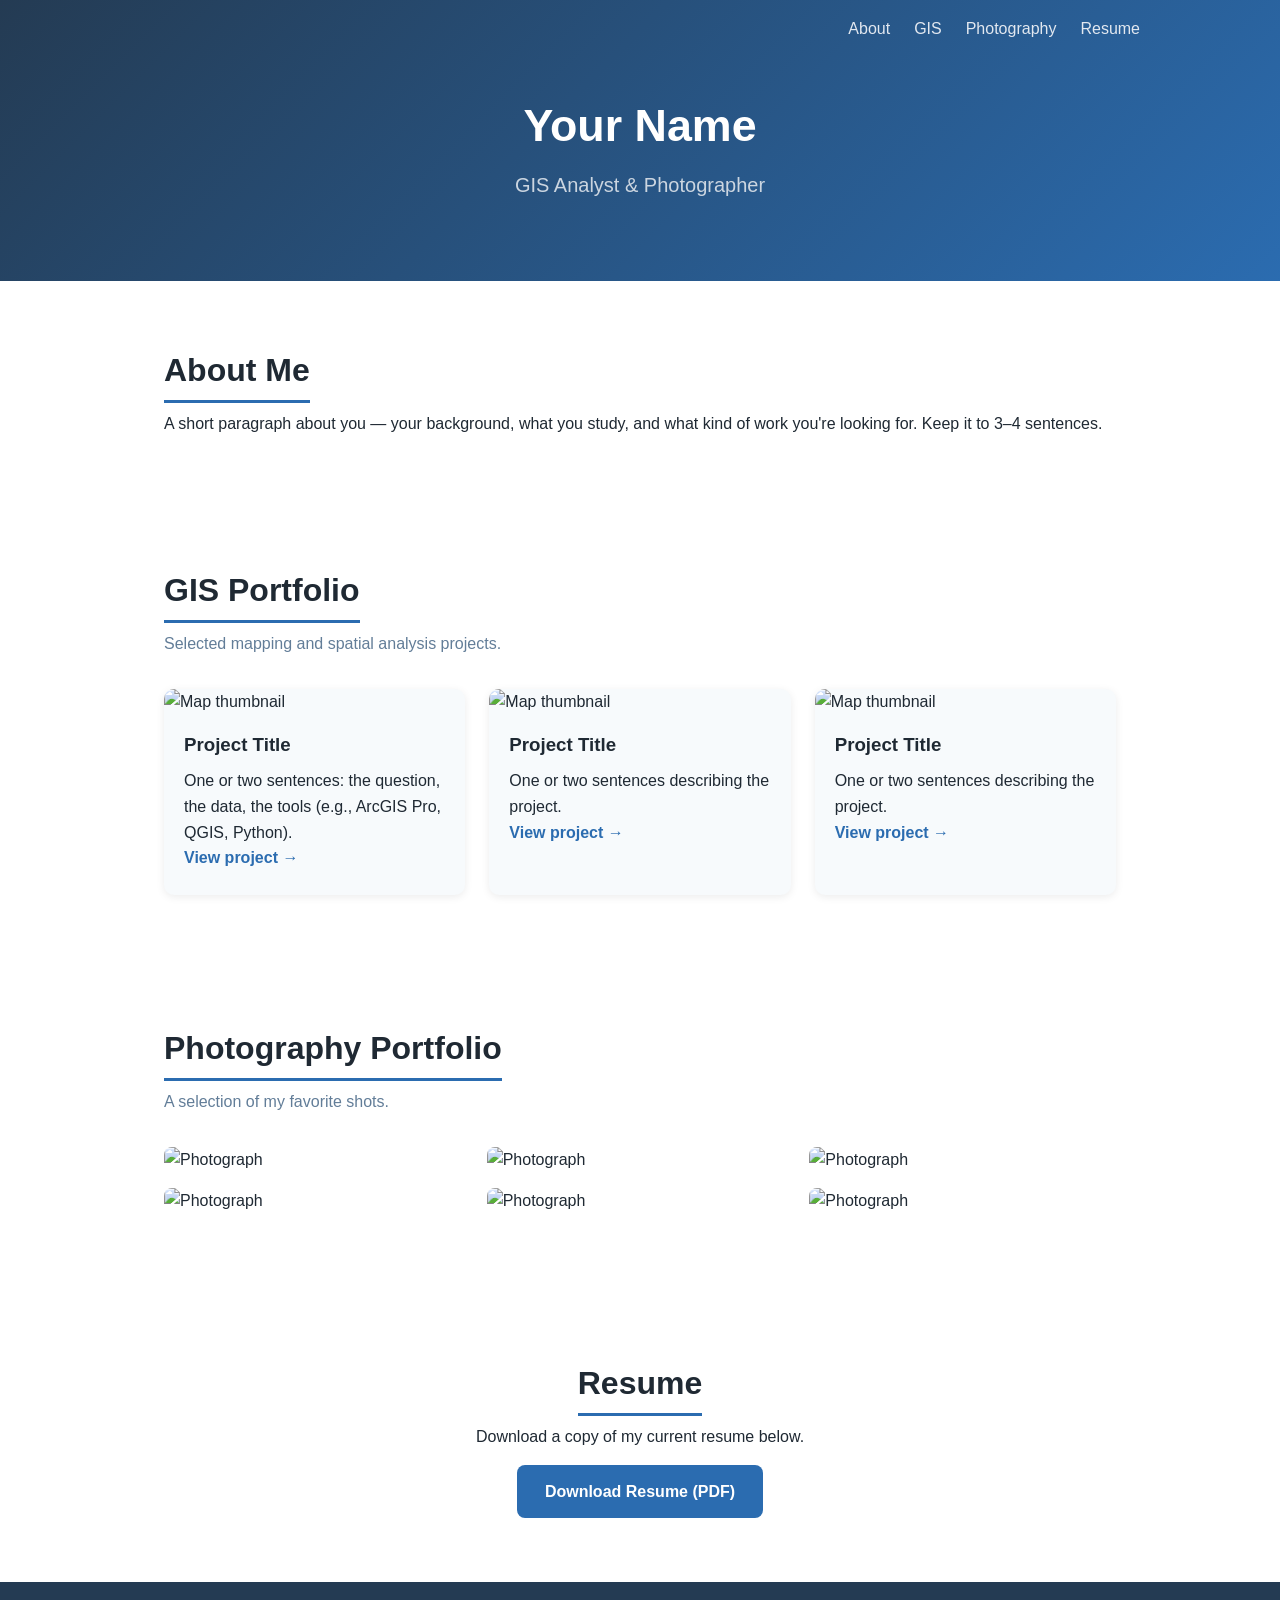
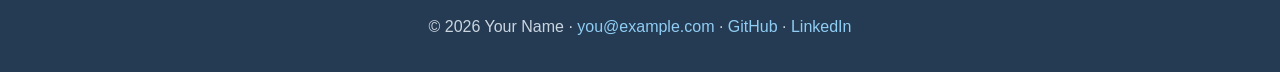
==== index.html @ 4665c962 "Add initial files" ====
<!DOCTYPE html>
<html lang="en">
<head>
  <meta charset="UTF-8">
  <meta name="viewport" content="width=device-width, initial-scale=1.0">
  <title>Your Name — Portfolio</title>
  <link rel="stylesheet" href="style.css">
</head>
<body>

  <header class="hero">
    <nav>
      <a href="#about">About</a>
      <a href="#gis">GIS</a>
      <a href="#photography">Photography</a>
      <a href="#resume">Resume</a>
    </nav>
    <div class="hero-content">
      <h1>Your Name</h1>
      <p class="tagline">GIS Analyst &amp; Photographer</p>
    </div>
  </header>

  <main>
    <!-- ABOUT -->
    <section id="about" class="section">
      <h2>About Me</h2>
      <p>
        A short paragraph about you — your background, what you study,
        and what kind of work you're looking for. Keep it to 3–4 sentences.
      </p>
    </section>

    <!-- GIS PORTFOLIO -->
    <section id="gis" class="section">
      <h2>GIS Portfolio</h2>
      <p class="section-intro">Selected mapping and spatial analysis projects.</p>
      <div class="grid">

        <article class="card">
          <img src="assets/gis/project1.png" alt="Map thumbnail">
          <div class="card-body">
            <h3>Project Title</h3>
            <p>One or two sentences: the question, the data, the tools
               (e.g., ArcGIS Pro, QGIS, Python).</p>
            <a href="#" class="btn-link">View project →</a>
          </div>
        </article>

        <article class="card">
          <img src="assets/gis/project2.png" alt="Map thumbnail">
          <div class="card-body">
            <h3>Project Title</h3>
            <p>One or two sentences describing the project.</p>
            <a href="#" class="btn-link">View project →</a>
          </div>
        </article>

        <article class="card">
          <img src="assets/gis/project3.png" alt="Map thumbnail">
          <div class="card-body">
            <h3>Project Title</h3>
            <p>One or two sentences describing the project.</p>
            <a href="#" class="btn-link">View project →</a>
          </div>
        </article>

      </div>
    </section>

    <!-- PHOTOGRAPHY PORTFOLIO -->
    <section id="photography" class="section">
      <h2>Photography Portfolio</h2>
      <p class="section-intro">A selection of my favorite shots.</p>
      <div class="gallery">
        <img src="assets/photos/photo1.jpg" alt="Photograph">
        <img src="assets/photos/photo2.jpg" alt="Photograph">
        <img src="assets/photos/photo3.jpg" alt="Photograph">
        <img src="assets/photos/photo4.jpg" alt="Photograph">
        <img src="assets/photos/photo5.jpg" alt="Photograph">
        <img src="assets/photos/photo6.jpg" alt="Photograph">
      </div>
    </section>

    <!-- RESUME -->
    <section id="resume" class="section resume-section">
      <h2>Resume</h2>
      <p>Download a copy of my current resume below.</p>
      <a href="assets/resume.pdf" class="btn" download>Download Resume (PDF)</a>
    </section>
  </main>

  <footer>
    <p>&copy; <span id="year"></span> Your Name ·
       <a href="mailto:you@example.com">you@example.com</a> ·
       <a href="https://github.com/yourusername">GitHub</a> ·
       <a href="https://linkedin.com/in/yourusername">LinkedIn</a>
    </p>
  </footer>

  <script>
    document.getElementById("year").textContent = new Date().getFullYear();
  </script>

</body>
</html>
---- style.css ----
:root {
  --bg: #ffffff;
  --text: #1f2933;
  --muted: #627d98;
  --accent: #2b6cb0;
  --card-bg: #f7fafc;
  --maxw: 1000px;
}

* { box-sizing: border-box; margin: 0; padding: 0; }

body {
  font-family: -apple-system, BlinkMacSystemFont, "Segoe UI", Roboto, Helvetica, Arial, sans-serif;
  color: var(--text);
  background: var(--bg);
  line-height: 1.6;
}

/* HERO */
.hero {
  background: linear-gradient(135deg, #243b53, #2b6cb0);
  color: #fff;
  padding: 1rem 1.5rem 5rem;
}
.hero nav {
  display: flex;
  gap: 1.5rem;
  justify-content: flex-end;
  max-width: var(--maxw);
  margin: 0 auto;
}
.hero nav a {
  color: #e2e8f0;
  text-decoration: none;
  font-weight: 500;
}
.hero nav a:hover { color: #fff; }
.hero-content {
  max-width: var(--maxw);
  margin: 3rem auto 0;
  text-align: center;
}
.hero-content h1 { font-size: 2.8rem; }
.tagline { font-size: 1.25rem; color: #cbd5e0; margin-top: .5rem; }

/* SECTIONS */
.section {
  max-width: var(--maxw);
  margin: 0 auto;
  padding: 4rem 1.5rem;
}
.section h2 {
  font-size: 2rem;
  margin-bottom: .5rem;
  border-bottom: 3px solid var(--accent);
  display: inline-block;
  padding-bottom: .25rem;
}
.section-intro { color: var(--muted); margin-bottom: 2rem; }

/* GIS CARD GRID */
.grid {
  display: grid;
  grid-template-columns: repeat(auto-fit, minmax(260px, 1fr));
  gap: 1.5rem;
  margin-top: 1.5rem;
}
.card {
  background: var(--card-bg);
  border-radius: 10px;
  overflow: hidden;
  box-shadow: 0 2px 8px rgba(0,0,0,.08);
  transition: transform .15s ease;
}
.card:hover { transform: translateY(-4px); }
.card img { width: 100%; height: 180px; object-fit: cover; }
.card-body { padding: 1rem 1.25rem 1.5rem; }
.card-body h3 { margin-bottom: .5rem; }
.btn-link {
  color: var(--accent);
  text-decoration: none;
  font-weight: 600;
}

/* PHOTO GALLERY */
.gallery {
  columns: 3 240px;
  column-gap: 1rem;
  margin-top: 1.5rem;
}
.gallery img {
  width: 100%;
  margin-bottom: 1rem;
  border-radius: 8px;
  display: block;
}

/* RESUME */
.resume-section { text-align: center; }
.btn {
  display: inline-block;
  margin-top: 1rem;
  background: var(--accent);
  color: #fff;
  padding: .85rem 1.75rem;
  border-radius: 8px;
  text-decoration: none;
  font-weight: 600;
}
.btn:hover { background: #245a94; }

/* FOOTER */
footer {
  background: #243b53;
  color: #cbd5e0;
  text-align: center;
  padding: 2rem 1.5rem;
}
footer a { color: #90cdf4; text-decoration: none; }
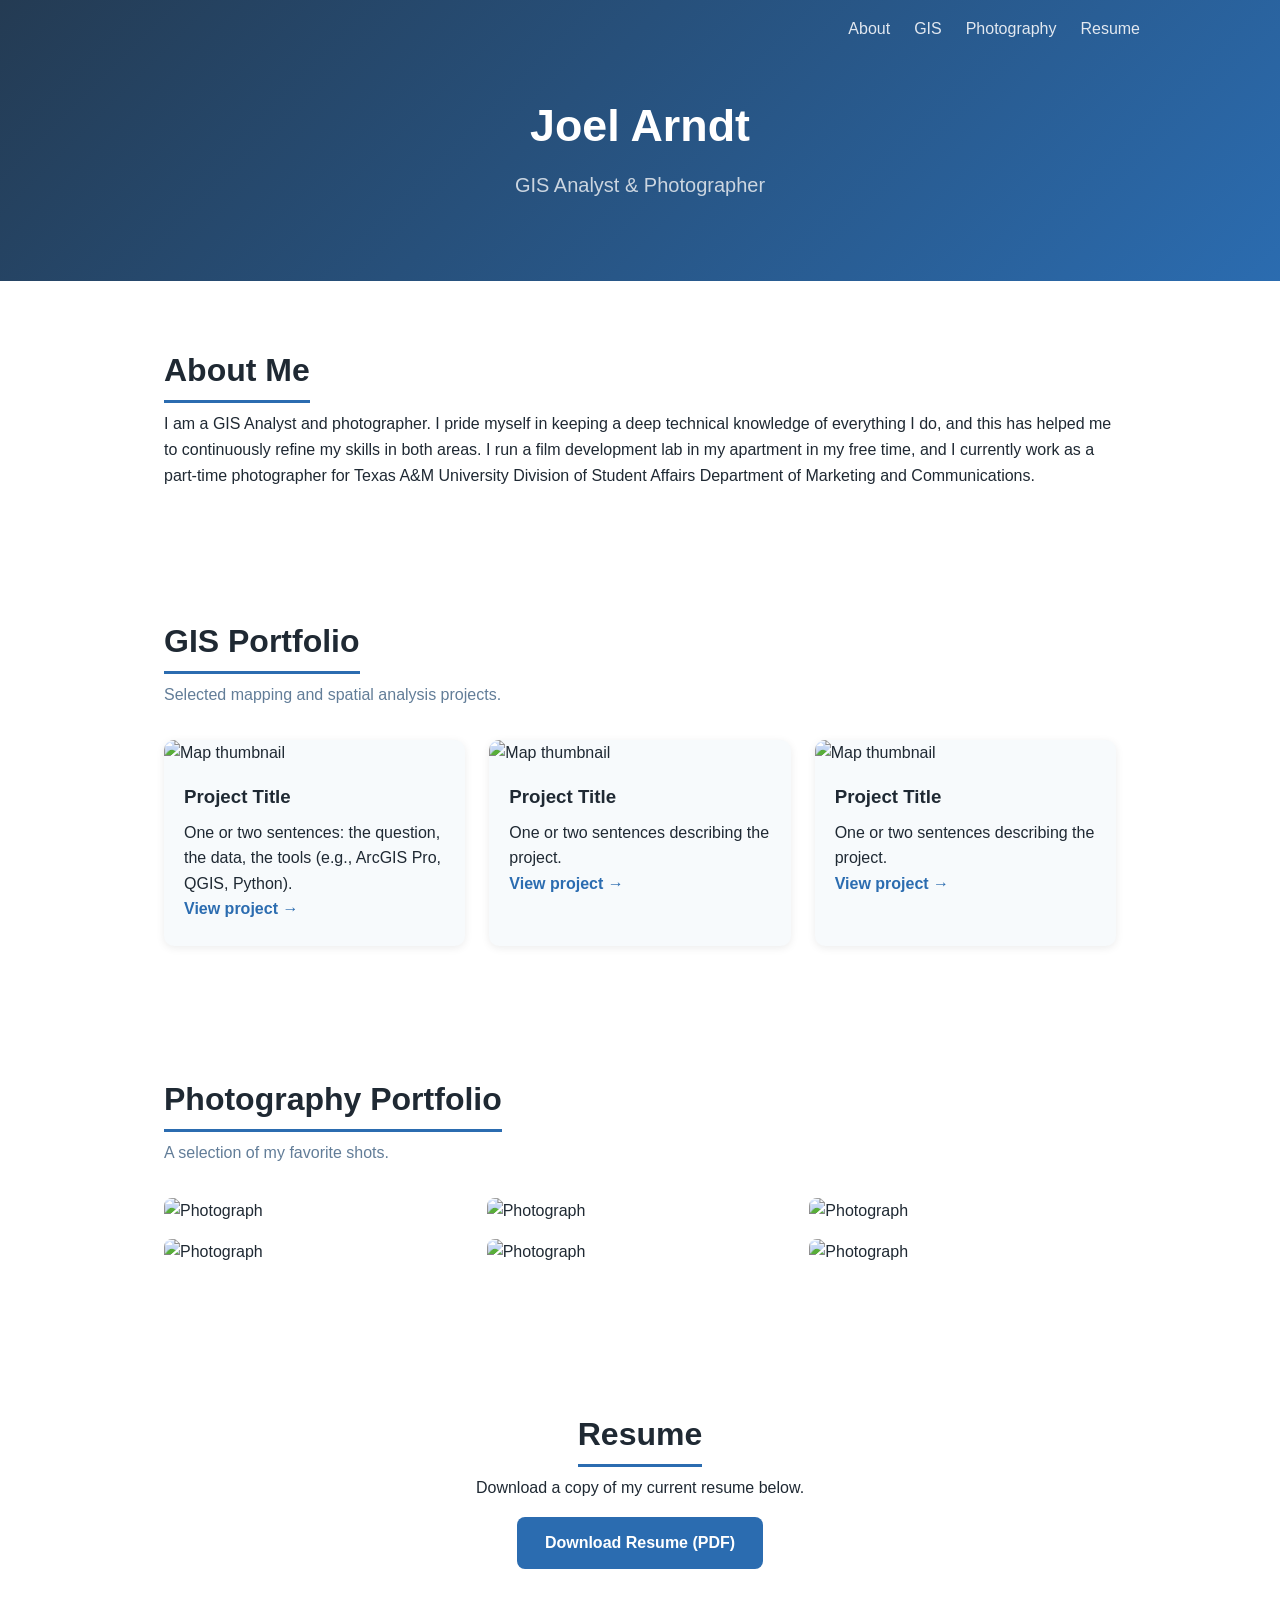
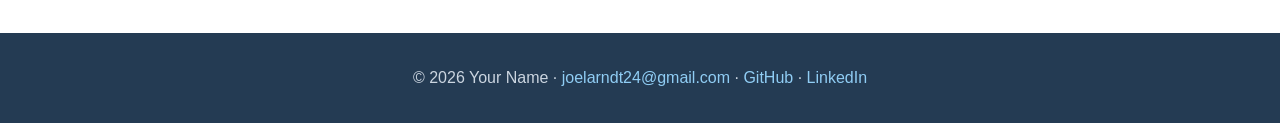
==== commit 204ad5b3: "Updated index.html" ====
--- a/index.html
+++ b/index.html
@@ -3,7 +3,7 @@
 <head>
   <meta charset="UTF-8">
   <meta name="viewport" content="width=device-width, initial-scale=1.0">
-  <title>Your Name — Portfolio</title>
+  <title>Joel Arndt — Portfolio</title>
   <link rel="stylesheet" href="style.css">
 </head>
 <body>
@@ -16,7 +16,7 @@
       <a href="#resume">Resume</a>
     </nav>
     <div class="hero-content">
-      <h1>Your Name</h1>
+      <h1>Joel Arndt</h1>
       <p class="tagline">GIS Analyst &amp; Photographer</p>
     </div>
   </header>
@@ -26,8 +26,12 @@
     <section id="about" class="section">
       <h2>About Me</h2>
       <p>
-        A short paragraph about you — your background, what you study,
-        and what kind of work you're looking for. Keep it to 3–4 sentences.
+        I am a GIS Analyst and photographer. I pride myself in keeping
+	a deep technical knowledge of everything I do, and this has
+	helped me to continuously refine my skills in both areas. I run
+	a film development lab in my apartment in my free time, and I
+	currently work as a part-time photographer for Texas A&M University
+	Division of Student Affairs Department of Marketing and Communications.
       </p>
     </section>
 
@@ -92,8 +96,8 @@
 
   <footer>
     <p>&copy; <span id="year"></span> Your Name ·
-       <a href="mailto:you@example.com">you@example.com</a> ·
-       <a href="https://github.com/yourusername">GitHub</a> ·
+       <a href="mailto:joelarndt24@gmail.com">joelarndt24@gmail.com</a> ·
+       <a href="https://github.com/jpman24">GitHub</a> ·
        <a href="https://linkedin.com/in/yourusername">LinkedIn</a>
     </p>
   </footer>
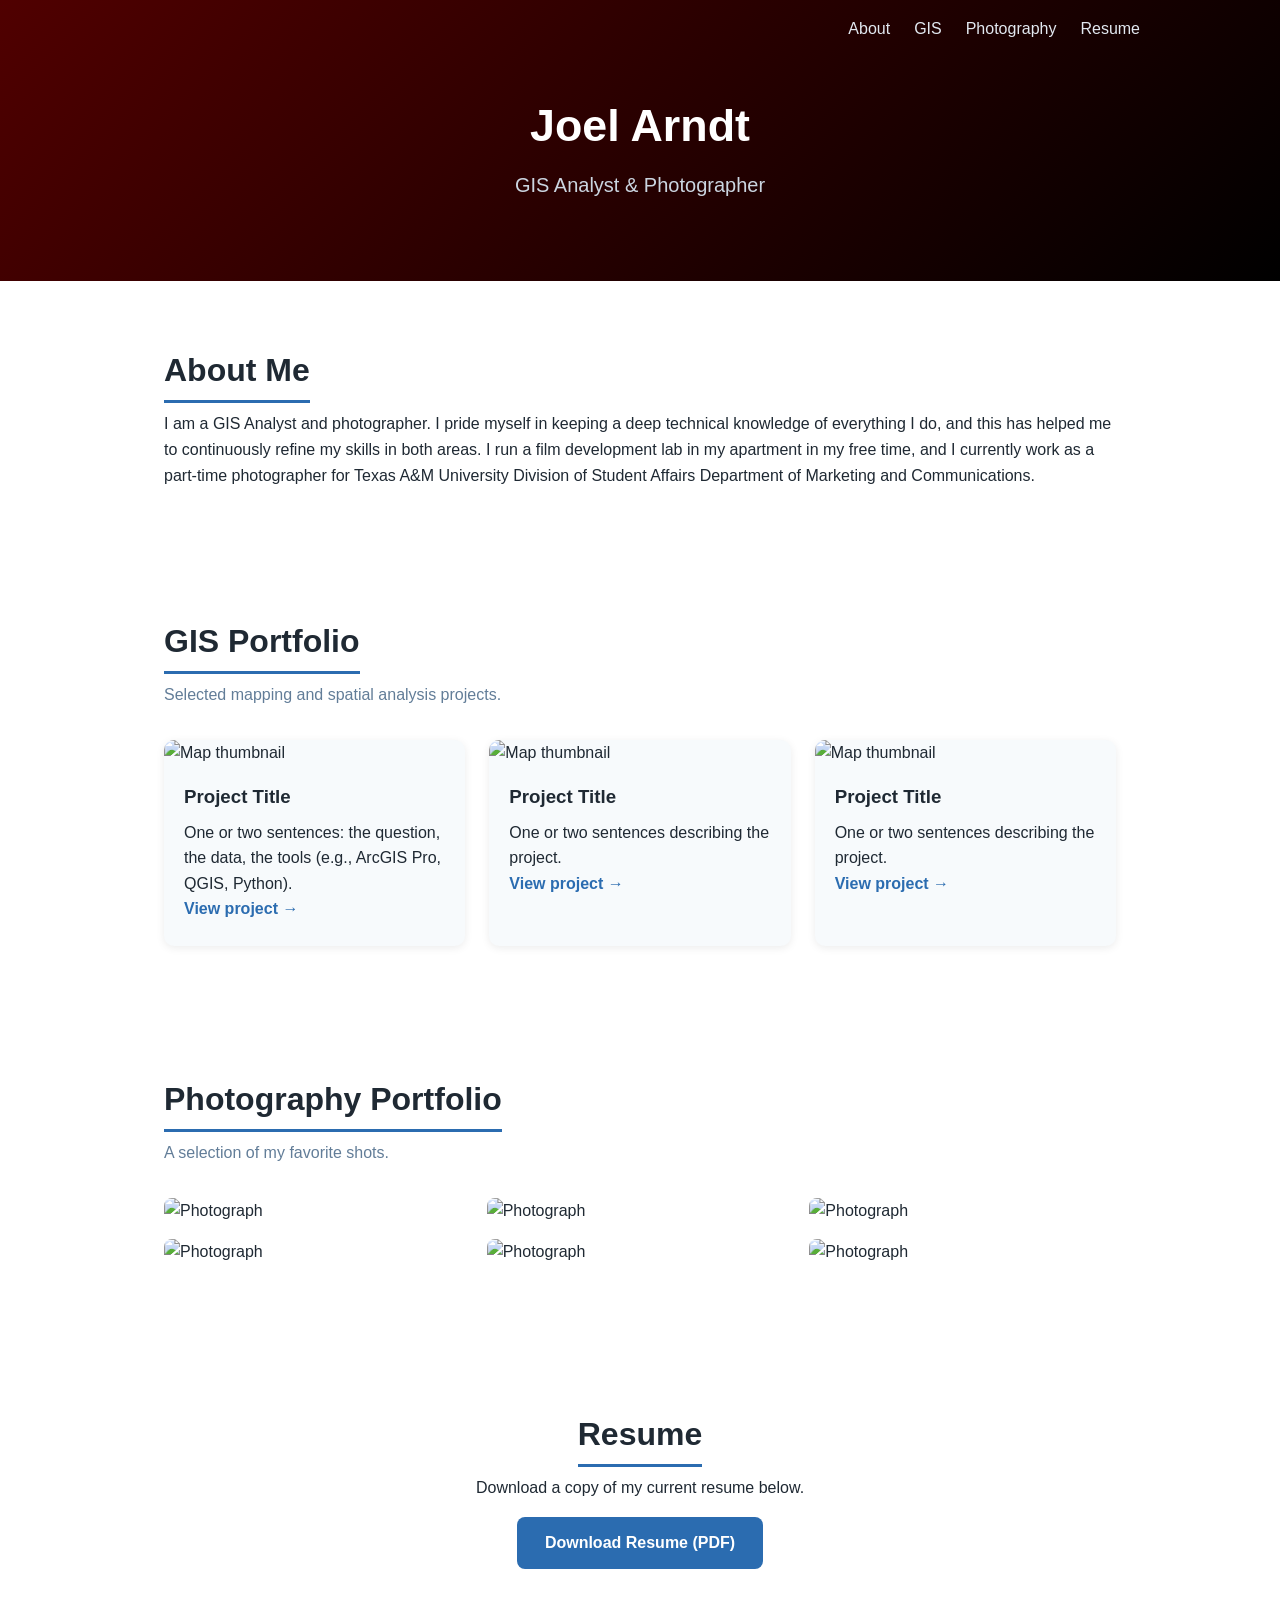
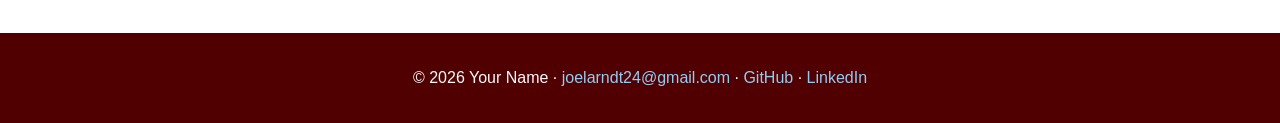
==== commit 895b184c: "Update footer and linkedin username" ====
--- a/index.html
+++ b/index.html
@@ -98,7 +98,7 @@
     <p>&copy; <span id="year"></span> Your Name ·
        <a href="mailto:joelarndt24@gmail.com">joelarndt24@gmail.com</a> ·
        <a href="https://github.com/jpman24">GitHub</a> ·
-       <a href="https://linkedin.com/in/yourusername">LinkedIn</a>
+       <a href="https://linkedin.com/in/joel-arndt-651090">LinkedIn</a>
     </p>
   </footer>
 
--- a/style.css
+++ b/style.css
@@ -18,7 +18,7 @@
 
 /* HERO */
 .hero {
-  background: linear-gradient(135deg, #243b53, #2b6cb0);
+  background: linear-gradient(135deg, #500000, #000000);
   color: #fff;
   padding: 1rem 1.5rem 5rem;
 }
@@ -111,8 +111,8 @@
 
 /* FOOTER */
 footer {
-  background: #243b53;
-  color: #cbd5e0;
+  background: #500000;
+  color: #fafafa;
   text-align: center;
   padding: 2rem 1.5rem;
 }
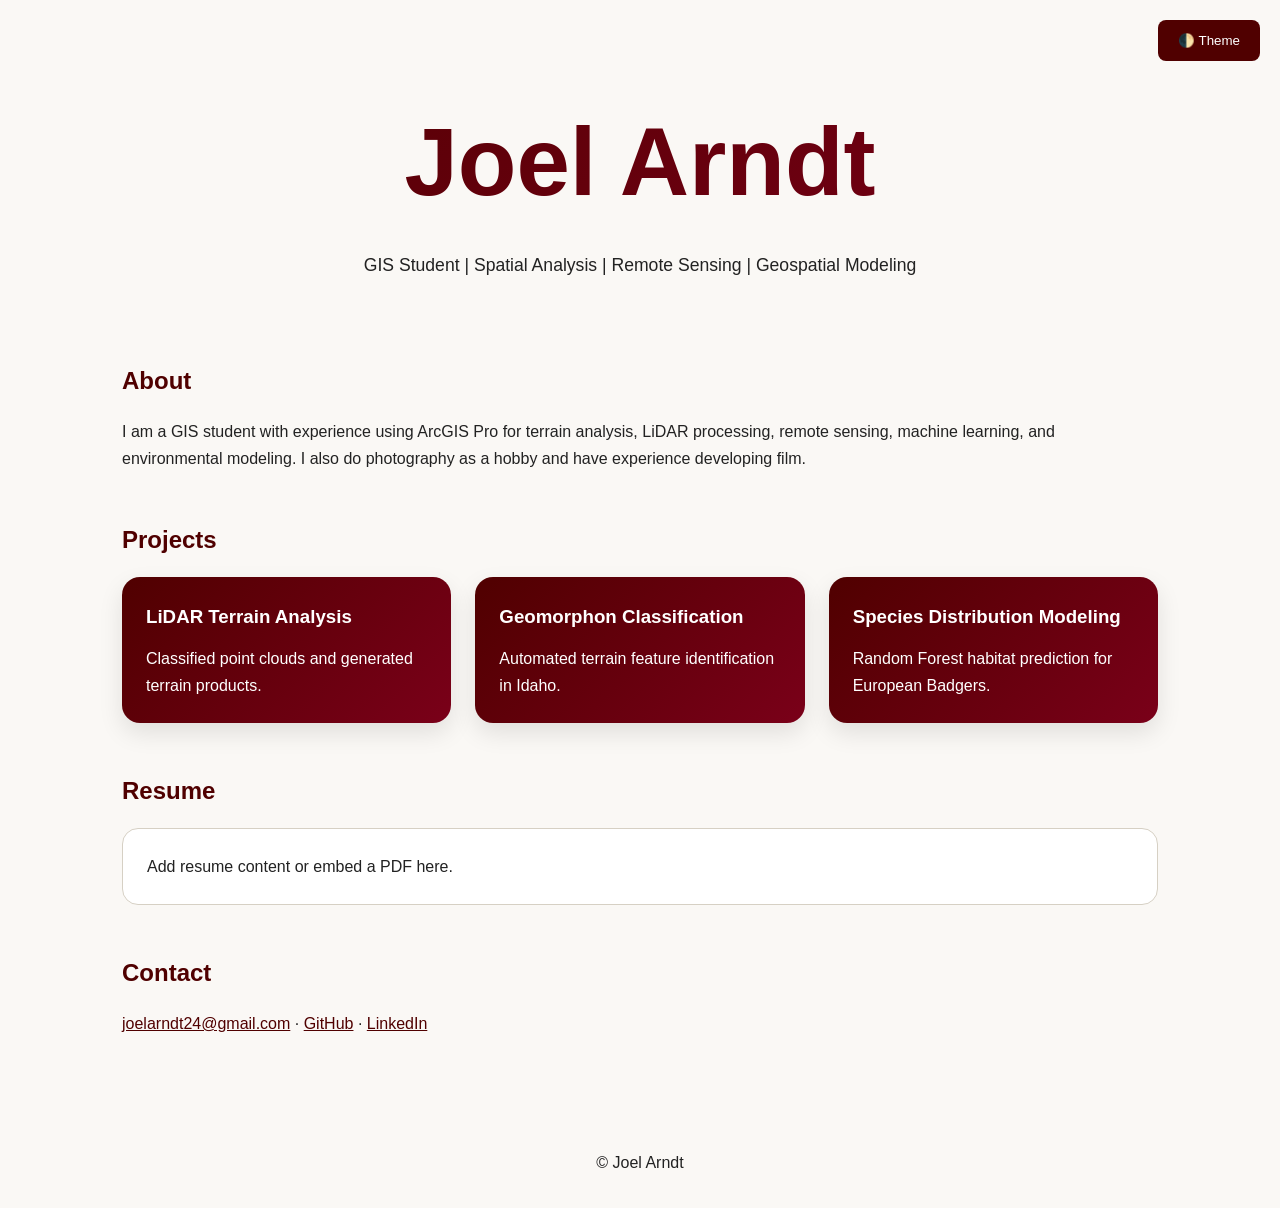
==== commit 77e2843a: "Updated to new site, included images" ====
--- a/index.html
+++ b/index.html
@@ -1,110 +1,136 @@
 <!DOCTYPE html>
 <html lang="en">
 <head>
-  <meta charset="UTF-8">
-  <meta name="viewport" content="width=device-width, initial-scale=1.0">
-  <title>Joel Arndt — Portfolio</title>
-  <link rel="stylesheet" href="style.css">
+	<meta charset="UTF-8">
+	<meta name="viewport" content="width=device-width, initial-scale=1.0">
+
+	<title>Joel Arndt | GIS Portfolio</title>
+
+	<link rel="stylesheet" href="css/styles.css">
 </head>
+
 <body>
 
-  <header class="hero">
-    <nav>
-      <a href="#about">About</a>
-      <a href="#gis">GIS</a>
-      <a href="#photography">Photography</a>
-      <a href="#resume">Resume</a>
-    </nav>
-    <div class="hero-content">
-      <h1>Joel Arndt</h1>
-      <p class="tagline">GIS Analyst &amp; Photographer</p>
-    </div>
-  </header>
+	<button
+		class="theme-toggle"
+		onclick="toggleTheme()">
+		🌓 Theme
+	</button>
 
-  <main>
-    <!-- ABOUT -->
-    <section id="about" class="section">
-      <h2>About Me</h2>
-      <p>
-        I am a GIS Analyst and photographer. I pride myself in keeping
-	a deep technical knowledge of everything I do, and this has
-	helped me to continuously refine my skills in both areas. I run
-	a film development lab in my apartment in my free time, and I
-	currently work as a part-time photographer for Texas A&M University
-	Division of Student Affairs Department of Marketing and Communications.
-      </p>
-    </section>
+	<header class="hero">
 
-    <!-- GIS PORTFOLIO -->
-    <section id="gis" class="section">
-      <h2>GIS Portfolio</h2>
-      <p class="section-intro">Selected mapping and spatial analysis projects.</p>
-      <div class="grid">
+		<h1 class="hero-name">
+			Joel Arndt
+		</h1>
 
-        <article class="card">
-          <img src="assets/gis/project1.png" alt="Map thumbnail">
-          <div class="card-body">
-            <h3>Project Title</h3>
-            <p>One or two sentences: the question, the data, the tools
-               (e.g., ArcGIS Pro, QGIS, Python).</p>
-            <a href="#" class="btn-link">View project →</a>
-          </div>
-        </article>
+		<p class="subtitle">
+			GIS Student | Spatial Analysis |
+			Remote Sensing | Geospatial Modeling
+		</p>
 
-        <article class="card">
-          <img src="assets/gis/project2.png" alt="Map thumbnail">
-          <div class="card-body">
-            <h3>Project Title</h3>
-            <p>One or two sentences describing the project.</p>
-            <a href="#" class="btn-link">View project →</a>
-          </div>
-        </article>
+	</header>
 
-        <article class="card">
-          <img src="assets/gis/project3.png" alt="Map thumbnail">
-          <div class="card-body">
-            <h3>Project Title</h3>
-            <p>One or two sentences describing the project.</p>
-            <a href="#" class="btn-link">View project →</a>
-          </div>
-        </article>
+	<div class="container">
 
-      </div>
-    </section>
+		<section>
 
-    <!-- PHOTOGRAPHY PORTFOLIO -->
-    <section id="photography" class="section">
-      <h2>Photography Portfolio</h2>
-      <p class="section-intro">A selection of my favorite shots.</p>
-      <div class="gallery">
-        <img src="assets/photos/photo1.jpg" alt="Photograph">
-        <img src="assets/photos/photo2.jpg" alt="Photograph">
-        <img src="assets/photos/photo3.jpg" alt="Photograph">
-        <img src="assets/photos/photo4.jpg" alt="Photograph">
-        <img src="assets/photos/photo5.jpg" alt="Photograph">
-        <img src="assets/photos/photo6.jpg" alt="Photograph">
-      </div>
-    </section>
+			<h2>About</h2>
 
-    <!-- RESUME -->
-    <section id="resume" class="section resume-section">
-      <h2>Resume</h2>
-      <p>Download a copy of my current resume below.</p>
-      <a href="assets/resume.pdf" class="btn" download>Download Resume (PDF)</a>
-    </section>
-  </main>
+			<p>
+				I am a GIS student with experience
+				using ArcGIS Pro for terrain
+				analysis, LiDAR processing,
+				remote sensing, machine learning,
+				and environmental modeling. I also
+				do photography as a hobby and have
+				experience developing film.
+			</p>
 
-  <footer>
-    <p>&copy; <span id="year"></span> Your Name ·
-       <a href="mailto:joelarndt24@gmail.com">joelarndt24@gmail.com</a> ·
-       <a href="https://github.com/jpman24">GitHub</a> ·
-       <a href="https://linkedin.com/in/joel-arndt-651090">LinkedIn</a>
-    </p>
-  </footer>
+		</section>
 
-  <script>
-    document.getElementById("year").textContent = new Date().getFullYear();
-  </script>
+		<section>
+
+			<h2>Projects</h2>
+
+			<div class="project-grid">
+
+				<a
+					class="project-card"
+					href="projects/lidar-analysis.html">
+
+					<h3>
+						LiDAR Terrain Analysis
+					</h3>
+
+					<p>
+						Classified point clouds and
+						generated terrain products.
+					</p>
+
+				</a>
+
+				<a
+					class="project-card"
+					href="projects/geomorphon-analysis.html">
+
+					<h3>
+						Geomorphon Classification
+					</h3>
+
+					<p>
+						Automated terrain feature
+						identification in Idaho.
+					</p>
+
+				</a>
+
+				<a
+					class="project-card"
+					href="projects/badger-sdm.html">
+
+					<h3>
+						Species Distribution Modeling
+					</h3>
+
+					<p>
+						Random Forest habitat
+						prediction for European Badgers.
+					</p>
+
+				</a>
+
+			</div>
+
+		</section>
+
+		<section>
+
+			<h2>Resume</h2>
+
+			<div class="resume-box">
+				Add resume content or
+				embed a PDF here.
+			</div>
+
+		</section>
+
+		<section>
+
+			<h2>Contact</h2>
+
+			<a href="mailto:joelarndt24@gmail.com">joelarndt24@gmail.com</a> ·
+       			<a href="https://github.com/jpman24">GitHub</a> ·
+       			<a href="https://linkedin.com/in/joel-arndt-651090">LinkedIn</a>
+
+		</section>
+
+	</div>
+
+	<footer>
+		© Joel Arndt
+	</footer>
+
+	<script src="js/theme.js"></script>
 
 </body>
-</html>+</html>
--- a/css/styles.css
+++ b/css/styles.css
@@ -0,0 +1,185 @@
+:root {
+	--tamu-maroon: #500000;
+	--tamu-maroon-light: #7a0019;
+	--cream: #f7f3eb;
+
+	--bg: #faf8f5;
+	--card: #ffffff;
+	--text: #222222;
+	--border: #d6d0c4;
+
+	--shadow: 0 10px 25px rgba(0,0,0,.1);
+}
+
+[data-theme="dark"] {
+	--bg: #151515;
+	--card: #222222;
+	--text: #f0f0f0;
+	--border: #383838;
+}
+
+* {
+	box-sizing: border-box;
+	margin: 0;
+	padding: 0;
+}
+
+html {
+	scroll-behavior: smooth;
+}
+
+body {
+	font-family: "Segoe UI", sans-serif;
+	background: var(--bg);
+	color: var(--text);
+	line-height: 1.7;
+	transition: .25s;
+}
+
+.container {
+	max-width: 1100px;
+	margin: auto;
+	padding: 2rem;
+}
+
+.hero {
+	text-align: center;
+	padding: 5rem 1rem 3rem;
+}
+
+.hero-name {
+	font-size: clamp(3rem, 8vw, 6rem);
+	font-weight: 800;
+
+	background: linear-gradient(
+		135deg,
+		var(--tamu-maroon),
+		var(--tamu-maroon-light)
+	);
+
+	-webkit-background-clip: text;
+	-webkit-text-fill-color: transparent;
+	background-clip: text;
+}
+
+.subtitle {
+	font-size: 1.1rem;
+	margin-top: .5rem;
+}
+
+section {
+	margin-bottom: 3rem;
+}
+
+h2 {
+	color: var(--tamu-maroon);
+	margin-bottom: 1rem;
+}
+
+[data-theme="dark"] h2 {
+	color: #d6a46a;
+}
+
+.project-grid {
+	display: grid;
+	grid-template-columns: repeat(auto-fit, minmax(280px, 1fr));
+	gap: 1.5rem;
+}
+
+.project-card {
+	display: block;
+	text-decoration: none;
+	color: white;
+
+	padding: 1.5rem;
+	border-radius: 18px;
+
+	background: linear-gradient(
+		135deg,
+		var(--tamu-maroon),
+		var(--tamu-maroon-light)
+	);
+
+	box-shadow: var(--shadow);
+
+	transition: .25s;
+}
+
+.project-card:hover {
+	transform: translateY(-5px);
+}
+
+.project-card h3 {
+	margin-bottom: .75rem;
+}
+
+.project-section {
+	background: var(--card);
+	border: 1px solid var(--border);
+	border-radius: 16px;
+	padding: 1.5rem;
+	margin-bottom: 1.5rem;
+	box-shadow: var(--shadow);
+}
+
+a {
+	color: var(--tamu-maroon);
+}
+
+[data-theme="dark"] a {
+	color: #d6a46a;
+}
+
+.button,
+.theme-toggle {
+	border: none;
+	cursor: pointer;
+	background: var(--tamu-maroon);
+	color: white;
+	padding: .8rem 1.25rem;
+	border-radius: 8px;
+	text-decoration: none;
+	display: inline-block;
+}
+
+.theme-toggle {
+	position: fixed;
+	top: 20px;
+	right: 20px;
+	z-index: 100;
+}
+
+.resume-box {
+	background: var(--card);
+	border: 1px solid var(--border);
+	border-radius: 16px;
+	padding: 1.5rem;
+}
+
+footer {
+	text-align: center;
+	padding: 2rem;
+}
+.gallery-grid {
+	display: grid;
+	grid-template-columns: repeat(
+		auto-fit,
+		minmax(250px, 1fr)
+	);
+	gap: 1rem;
+	margin-top: 1rem;
+}
+
+.gallery-image {
+	width: 100%;
+	height: 250px;
+	object-fit: cover;
+	border-radius: 12px;
+	border: 1px solid var(--border);
+	box-shadow: var(--shadow);
+	transition: transform .2s ease;
+}
+
+.gallery-image:hover {
+	transform: translateY(-4px);
+}
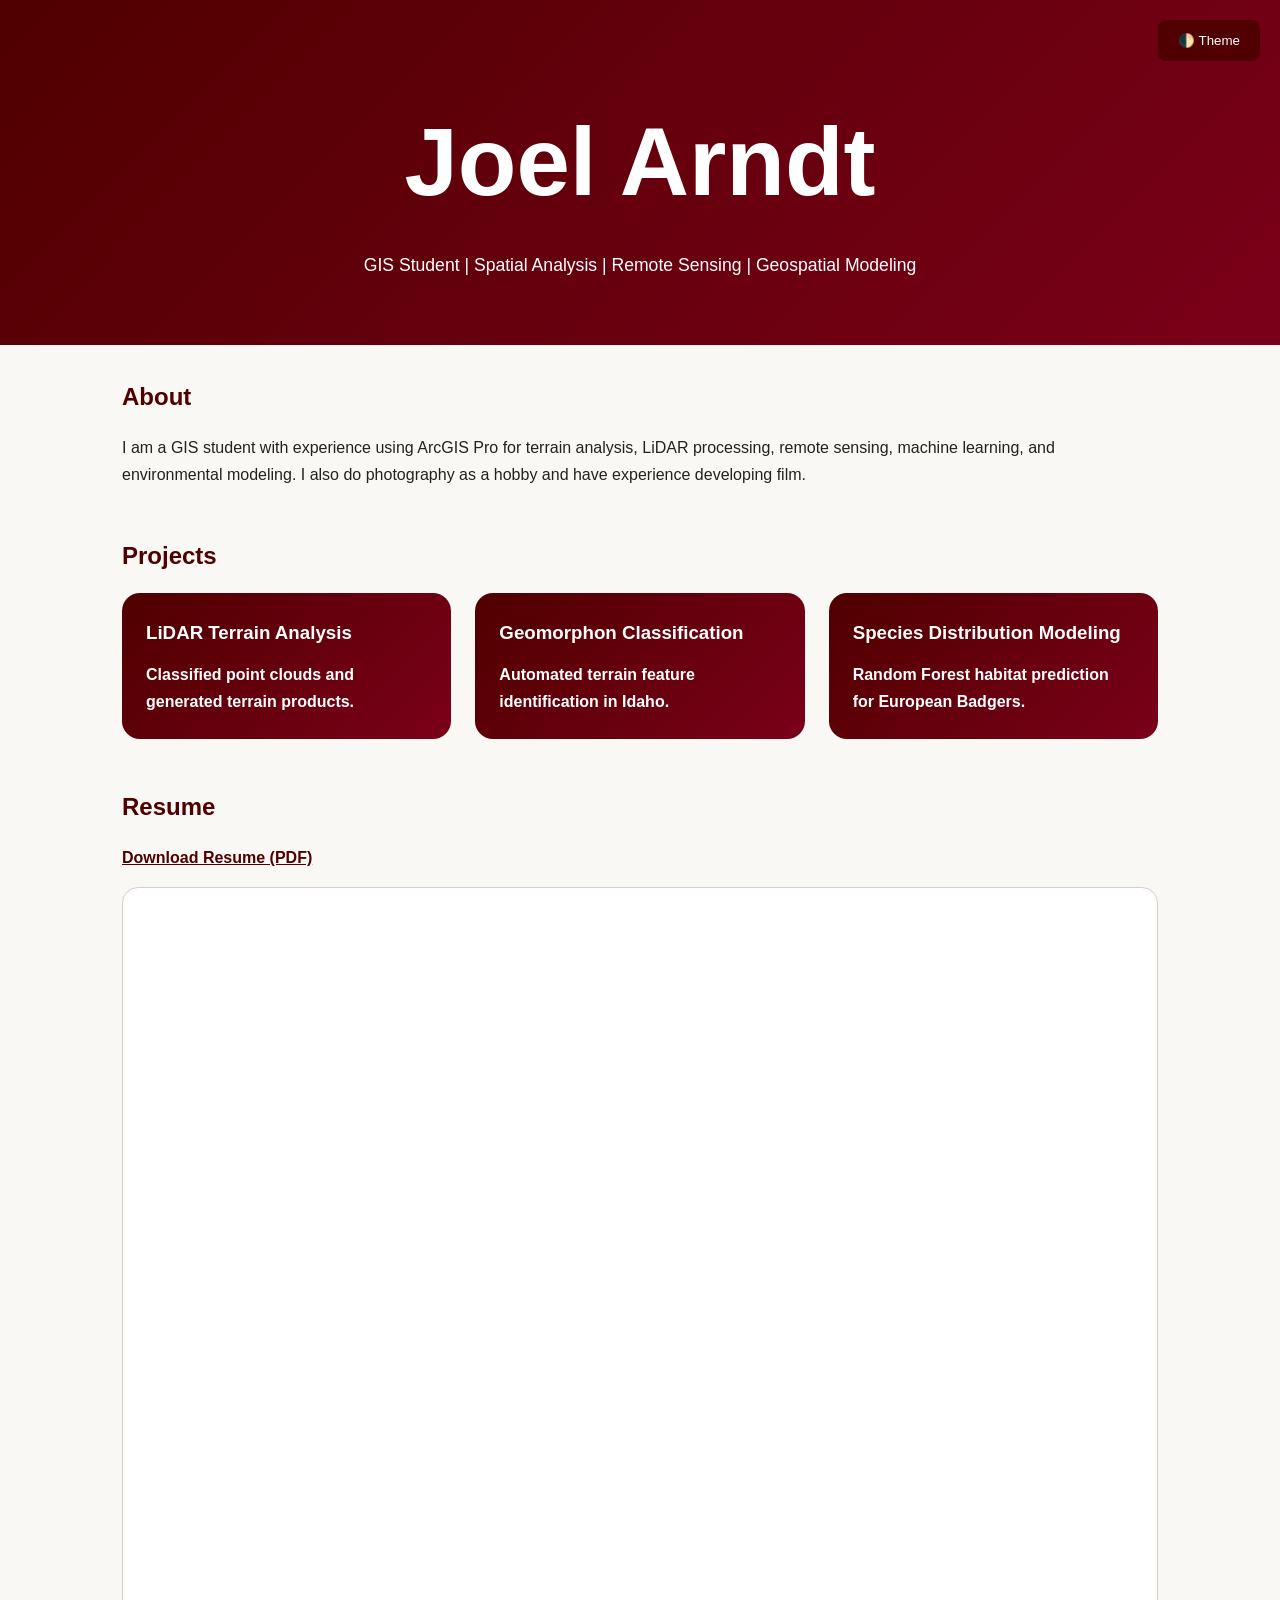
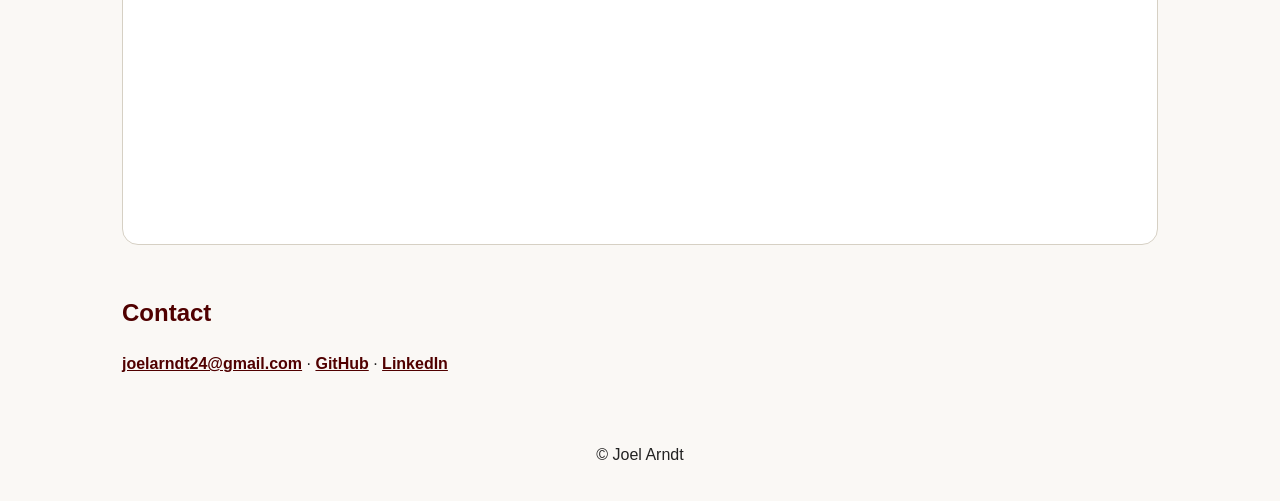
==== commit 473af262: "Add actual resume and embed it" ====
--- a/index.html
+++ b/index.html
@@ -104,17 +104,23 @@
 		</section>
 
 		<section>
-
 			<h2>Resume</h2>
 
+			<p>
+				<a href="documents/Joel_Arndt_Resume.pdf" download>
+					Download Resume (PDF)
+				</a>
+			</p>
+
 			<div class="resume-box">
-				Add resume content or
-				embed a PDF here.
+				<iframe
+					src="documents/Joel_Arndt_Resume.pdf"
+					width="100%"
+					height="900"
+					style="border: none;">
+				</iframe>
 			</div>
-
 		</section>
-
-		<section>
 
 			<h2>Contact</h2>
 
--- a/css/styles.css
+++ b/css/styles.css
@@ -1,20 +1,21 @@
 :root {
+
 	--tamu-maroon: #500000;
 	--tamu-maroon-light: #7a0019;
-	--cream: #f7f3eb;
+
+	--tamu-gold: #d6a461;
 
 	--bg: #faf8f5;
 	--card: #ffffff;
 	--text: #222222;
 	--border: #d6d0c4;
-
-	--shadow: 0 10px 25px rgba(0,0,0,.1);
 }
 
 [data-theme="dark"] {
-	--bg: #151515;
-	--card: #222222;
-	--text: #f0f0f0;
+
+	--bg: #121212;
+	--card: #1f1f1f;
+	--text: #f5f5f5;
 	--border: #383838;
 }
 
@@ -43,23 +44,29 @@
 }
 
 .hero {
+	background: linear-gradient(
+		135deg,
+		#500000,
+		#7a0019
+	);
+
+	color: white;
+
 	text-align: center;
-	padding: 5rem 1rem 3rem;
+
+	padding: 5rem 1rem 4rem;
 }
 
 .hero-name {
 	font-size: clamp(3rem, 8vw, 6rem);
+
 	font-weight: 800;
 
-	background: linear-gradient(
-		135deg,
-		var(--tamu-maroon),
-		var(--tamu-maroon-light)
-	);
-
-	-webkit-background-clip: text;
-	-webkit-text-fill-color: transparent;
-	background-clip: text;
+	color: white;
+
+	background: none;
+
+	-webkit-text-fill-color: white;
 }
 
 .subtitle {
@@ -77,7 +84,7 @@
 }
 
 [data-theme="dark"] h2 {
-	color: #d6a46a;
+	color: var(--tamu-gold);
 }
 
 .project-grid {
@@ -87,18 +94,22 @@
 }
 
 .project-card {
+
 	display: block;
-	text-decoration: none;
-	color: white;
-
-	padding: 1.5rem;
-	border-radius: 18px;
 
 	background: linear-gradient(
 		135deg,
-		var(--tamu-maroon),
-		var(--tamu-maroon-light)
-	);
+		#500000,
+		#7a0019
+	);
+
+	color: white;
+
+	padding: 1.5rem;
+
+	border-radius: 18px;
+
+	text-decoration: none;
 
 	box-shadow: var(--shadow);
 
@@ -114,20 +125,25 @@
 }
 
 .project-section {
+
 	background: var(--card);
-	border: 1px solid var(--border);
+
+	border-left: 5px solid var(--tamu-gold);
+
 	border-radius: 16px;
+
 	padding: 1.5rem;
-	margin-bottom: 1.5rem;
+
 	box-shadow: var(--shadow);
 }
 
 a {
 	color: var(--tamu-maroon);
+	font-weight: 600;
 }
 
 [data-theme="dark"] a {
-	color: #d6a46a;
+	color: var(--tamu-gold);
 }
 
 .button,
@@ -182,4 +198,32 @@
 
 .gallery-image:hover {
 	transform: translateY(-4px);
+}
+.project-hero {
+	background: linear-gradient(
+		135deg,
+		#500000,
+		#7a0019
+	);
+
+	padding: 4rem 2rem;
+	border-radius: 0 0 20px 20px;
+	margin-bottom: 2rem;
+}
+
+.project-hero h1 {
+	color: white;
+	font-size: clamp(2.5rem, 5vw, 4rem);
+	margin: 0;
+}
+.resume-box {
+    width: 100%;
+    margin-top: 1rem;
+}
+
+.resume-box iframe {
+    width: 100%;
+    min-height: 900px;
+    border: none;
+    border-radius: 8px;
 }
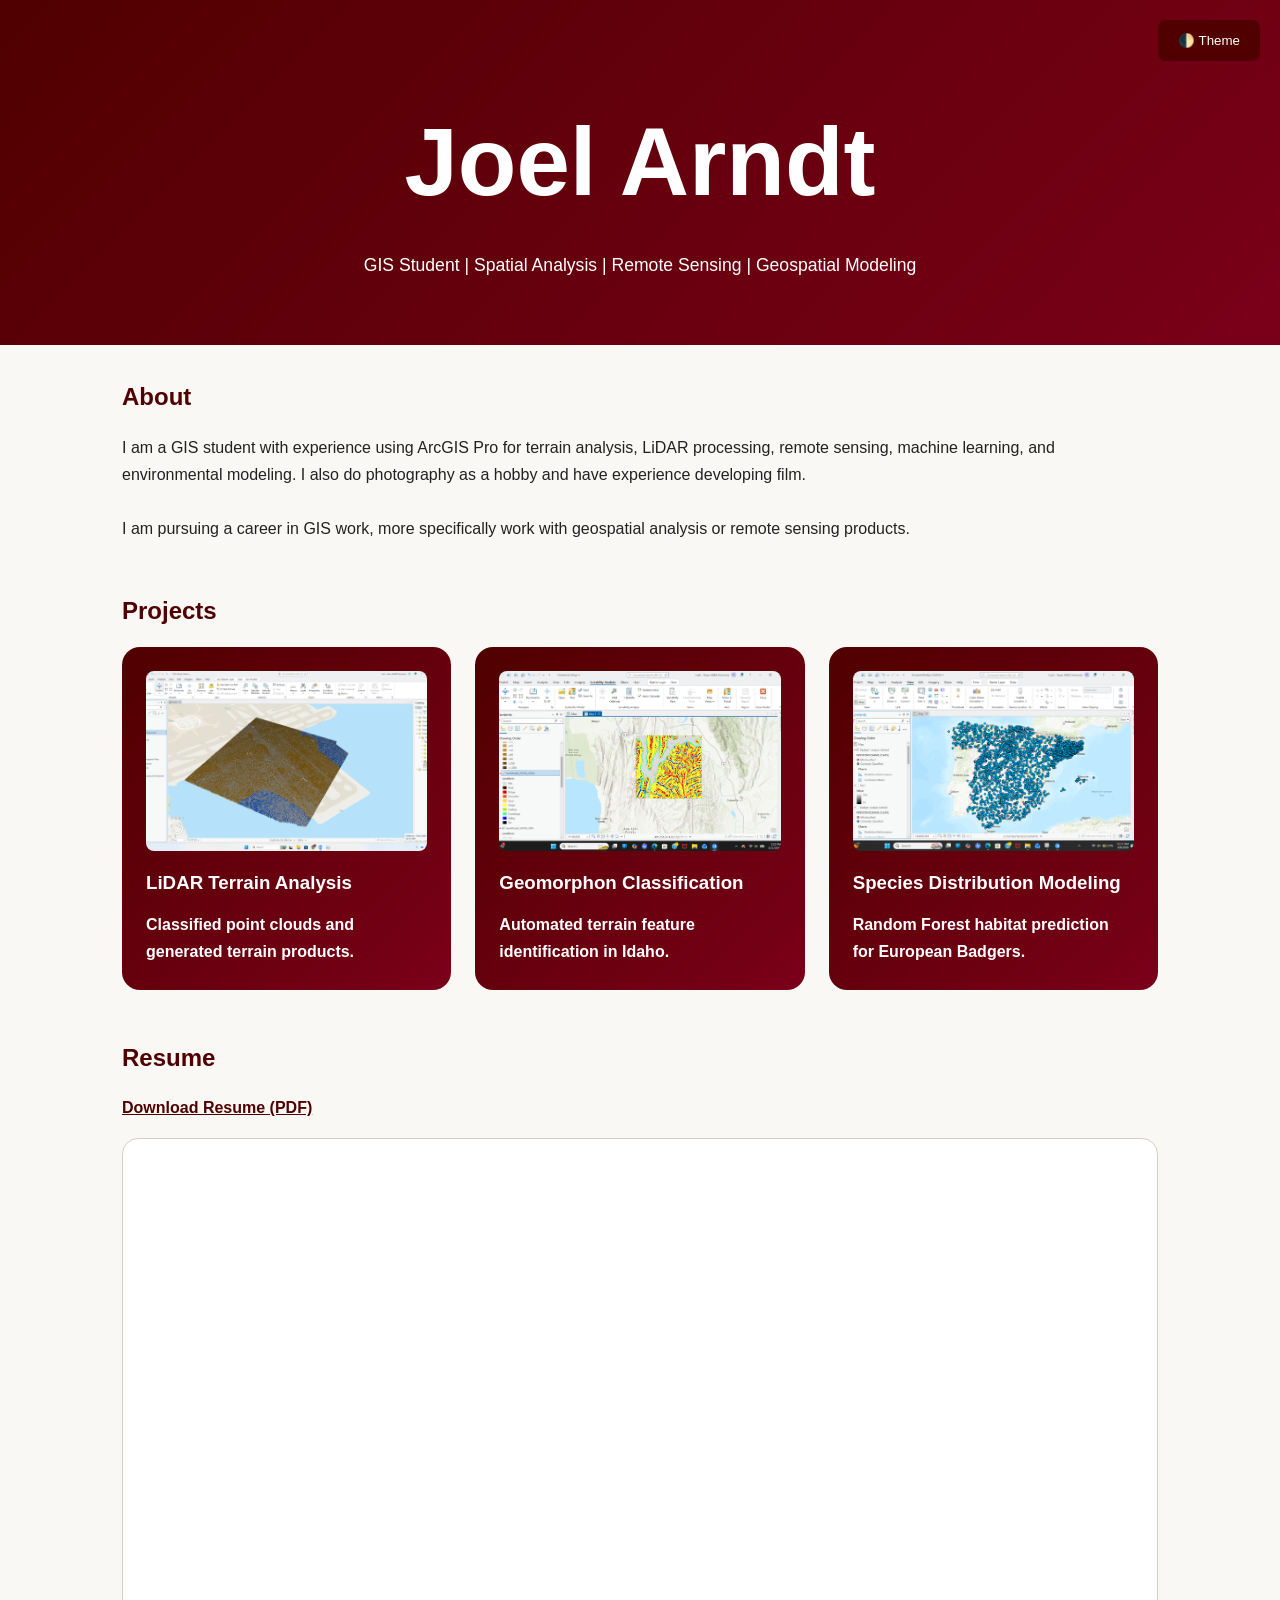
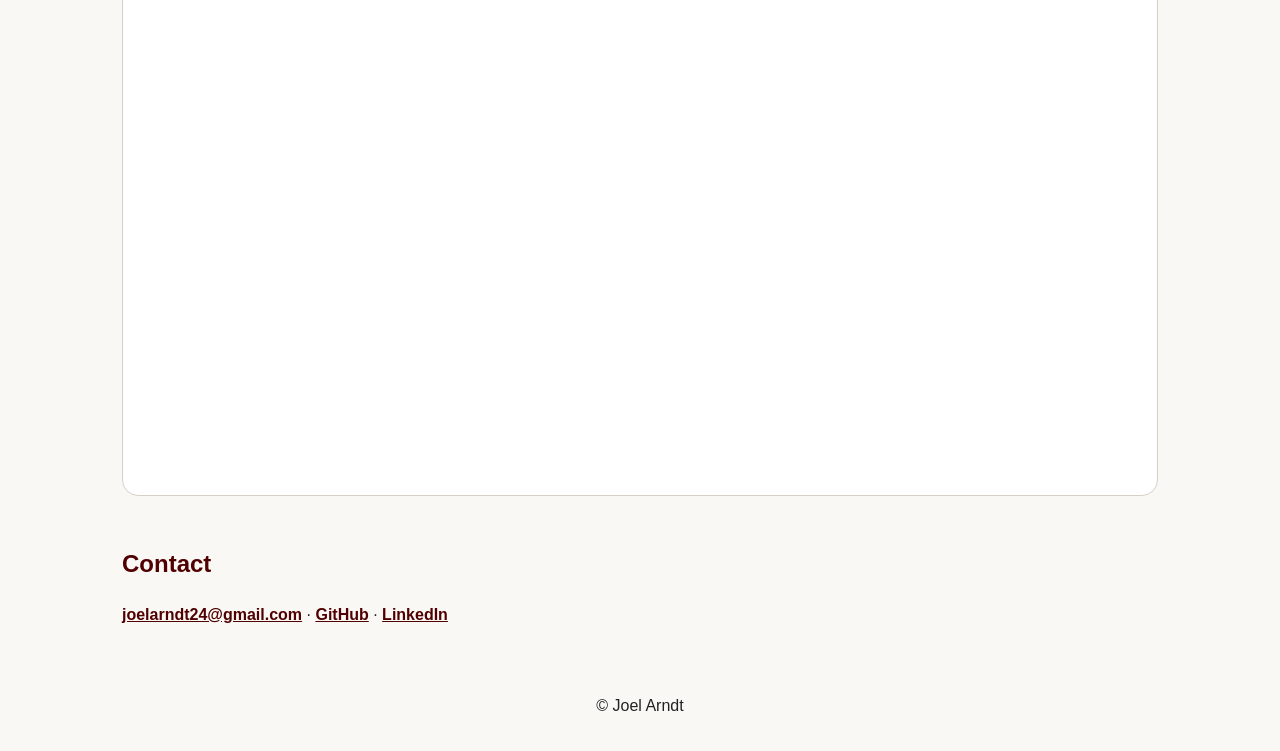
==== commit 5c951c31: "Added images to the project cards" ====
--- a/index.html
+++ b/index.html
@@ -45,6 +45,12 @@
 				do photography as a hobby and have
 				experience developing film.
 			</p>
+			<br>
+			<p>
+				I am pursuing a career in GIS work, 
+				more specifically work with geospatial 
+				analysis or remote sensing products.
+			</p>
 
 		</section>
 
@@ -57,6 +63,10 @@
 				<a
 					class="project-card"
 					href="projects/lidar-analysis.html">
+
+					<img
+						src="assets/lidar/image2.png"
+						alt="LiDar Terrain Analysis">
 
 					<h3>
 						LiDAR Terrain Analysis
@@ -73,6 +83,10 @@
 					class="project-card"
 					href="projects/geomorphon-analysis.html">
 
+					<img
+						src="assets/geomorphon/image2.png"
+						alt="Geomorphon Classification">
+
 					<h3>
 						Geomorphon Classification
 					</h3>
@@ -87,6 +101,10 @@
 				<a
 					class="project-card"
 					href="projects/badger-sdm.html">
+
+					<img
+						src="assets/badger/image2.png"
+						alt="Species Distribution Modeling">
 
 					<h3>
 						Species Distribution Modeling
--- a/css/styles.css
+++ b/css/styles.css
@@ -114,10 +114,32 @@
 	box-shadow: var(--shadow);
 
 	transition: .25s;
+
+	overflow: hidden;
 }
 
 .project-card:hover {
 	transform: translateY(-5px);
+}
+
+.project-card img {
+	display: block;
+
+	width: 100%;
+
+	height: 180px;
+
+	object-fit: cover;
+
+	border-radius: 8px;
+
+	margin-bottom: 1rem;
+
+	transition: transform 0.3s ease;
+}
+
+.project-card:hover img {
+	transform: scale(1.03);
 }
 
 .project-card h3 {
